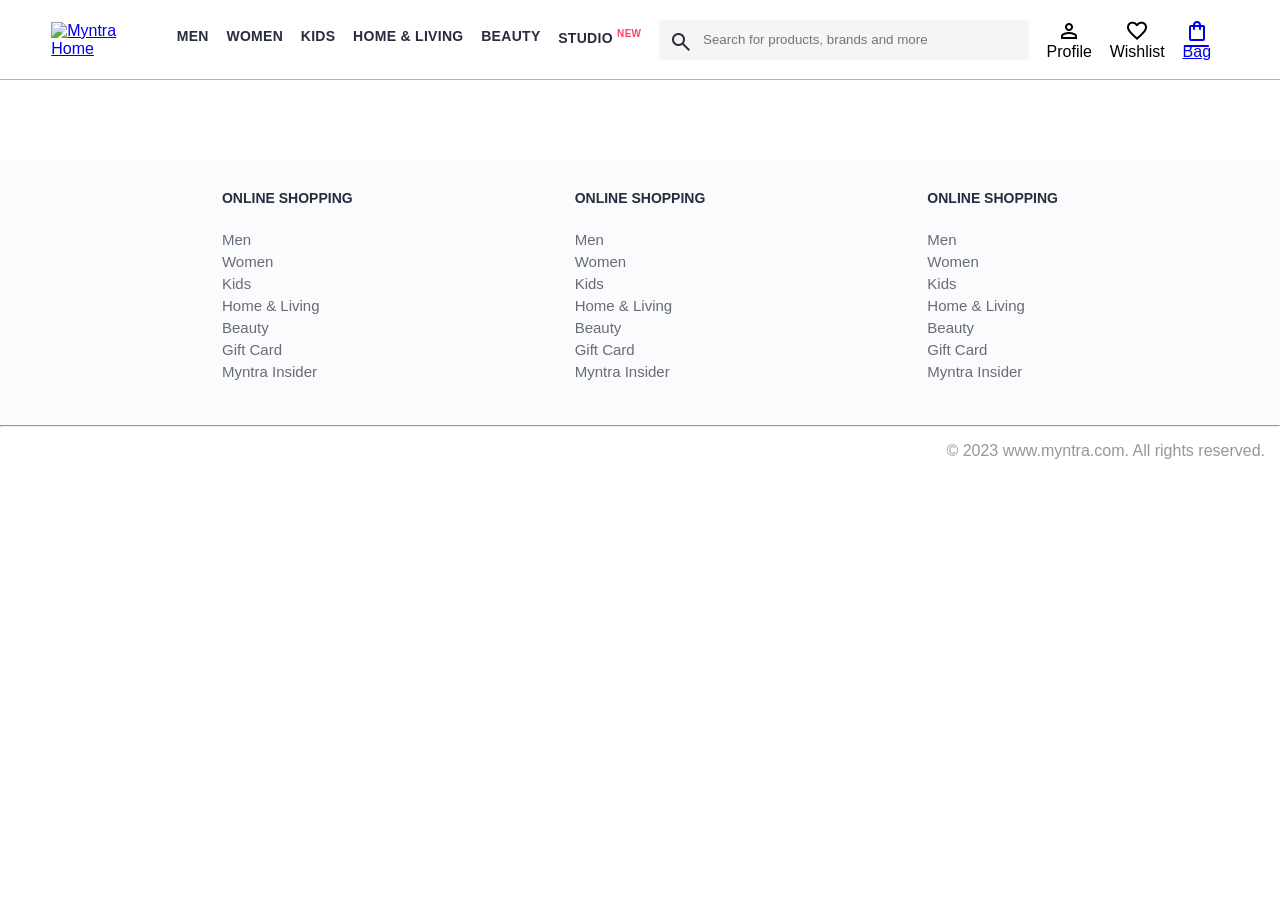
==== index.html @ d74c45fc "home page" ====
<!DOCTYPE html>
<html lang="en">
<head>
    <title>Myntra Functional Clone</title>
    <link rel="stylesheet" href="css/index.css">
    <link rel="stylesheet" href="https://fonts.googleapis.com/css2?family=Material+Symbols+Outlined:opsz,wght,FILL,GRAD@20..48,100..700,0..1,-50..200" />
</head>
<body>
    <header>
        <div class="logo_container">
            <a href="#"><img class="myntra_home" src="images/myntra_logo.webp" alt="Myntra Home"></a>
        </div>
        <nav class="nav_bar">
            <a href="#">Men</a>
            <a href="#">Women</a>
            <a href="#">Kids</a>
            <a href="#">Home & Living</a>
            <a href="#">Beauty</a>
            <a href="#">Studio <sup>New</sup></a>
        </nav>
        <div class="search_bar">
            <span class="material-symbols-outlined search_icon">search</span>
            <input class="search_input" placeholder="Search for products, brands and more">
        </div>
        <div class="action_bar">
            <div class="action_container">
                <span class="material-symbols-outlined action_icon">person</span>
                <span class="action_name">Profile</span>
            </div>

            <div class="action_container">
                <span class="material-symbols-outlined action_icon">favorite</span>
                <span class="action_name">Wishlist</span>
            </div>

            <a class="action_container" href="pages/bag.html">
                <span class="material-symbols-outlined action_icon">shopping_bag</span>
                <span class="action_name">Bag</span>
            </a>
        </div>
    </header>
    <main>
        <div class="items-container">
        </div>

    </main>
    <footer>
        <div class="footer_container">
            <div class="footer_column">
                <h3>ONLINE SHOPPING</h3>

                <a href="#">Men</a>
                <a href="#">Women</a>
                <a href="#">Kids</a>
                <a href="#">Home & Living</a>
                <a href="#">Beauty</a>
                <a href="#">Gift Card</a>
                <a href="#">Myntra Insider</a>
            </div>

            <div class="footer_column">
                <h3>ONLINE SHOPPING</h3>

                <a href="#">Men</a>
                <a href="#">Women</a>
                <a href="#">Kids</a>
                <a href="#">Home & Living</a>
                <a href="#">Beauty</a>
                <a href="#">Gift Card</a>
                <a href="#">Myntra Insider</a>
            </div>

            <div class="footer_column">
                <h3>ONLINE SHOPPING</h3>

                <a href="#">Men</a>
                <a href="#">Women</a>
                <a href="#">Kids</a>
                <a href="#">Home & Living</a>
                <a href="#">Beauty</a>
                <a href="#">Gift Card</a>
                <a href="#">Myntra Insider</a>
            </div>
        </div>
        <hr>

        <div class="copyright">
            © 2023 www.myntra.com. All rights reserved.
        </div>
    </footer>
    <script src="data/items.js"></script>
    <script src="script.js"></script>
</body>
</html>
---- css/index.css ----
/***************** Item Page CSS **************************/
/*.action_container {
    text-decoration: none;
}
a.action_container:link {
    color:black;
}
.item-details {
    cursor: pointer;
    width: 250px;
    margin: 10px;
}
.stars {
    font-size: 12px;
    font-weight: 700;
    text-align: left;
}
.company {
    font-size: 18px;
    font-weight: 700;
    line-height: 1;
    color: #282c3f;
    margin-bottom: 6px;
    overflow: hidden;
    text-overflow: ellipsis;
    white-space: nowrap;
    margin-top: 20px;
}
.item-name {
    color: #535766;
    font-size: 16px;
    line-height: 1;
    margin-bottom: 0;
    margin-top: 0;
    overflow: hidden;
    text-overflow: ellipsis;
    white-space: nowrap;
    font-weight: 400;
    display: block;
}
.price-container {
    margin-top: 10px;
}
.current-price {
    font-size: 14px;
    font-weight: 700;
    color: #282c3f;
}
.original-price {
    text-decoration: line-through;
    color: #7e818c;
    font-weight: 400;
    margin-left: 5px;
    font-size: 12px;
}
.discount-percentage {
    color: #ff905a;
    font-weight: 400;
    font-size: 12px;
    margin-left: 5px;
}
.btn-bag {
    background-color: lightgreen;
    border: none;
    padding: 5px 15px;
    border-radius: 10px;
    width: 100%;
    margin-top: 7px;
    font-size: 20px;
    cursor: pointer;
}
.bag-items {
    background-color: #f16565;
    white-space: nowrap;
    text-align: center;
    line-height: 18px;
    padding: 0 6px;
    height: 18px;
    position: relative;
    border-radius: 50%;
    font-size: 12px;
    color: #fff;
    left: 13px;
    top: -44px;
    font-weight: 700;
    cursor: pointer;
}*/

* {
    margin: 0;
    padding: 0;
    font-family: Assistant, -apple-system, BlinkMacSystemFont, Segoe UI, Roboto, Helvetica, Arial, sans-serif;
    box-sizing: border-box;
}

header {
    display: flex;
    background-color: #ffffff;
    height: 80px;
    justify-content: space-between;
    align-items: center;
    border-bottom: 1px solid #b6b1b1;
}

.myntra_home {
    height: 45px;
}

.logo_container {
    margin-left: 4%;
}

.action_bar {
    margin-right: 4%;
}

.nav_bar {
    display: flex;
    min-width: 500px;
    justify-content: space-evenly;
}

.nav_bar a {
    font-size: 14px;
    letter-spacing: .3px;
    color: #282c3f;
    font-weight: 700;
    text-transform: uppercase;
    text-decoration: none;
    padding: 28px 0;
    border-bottom: 5px solid #ffffff;
}

.nav_bar a:hover {
    border-bottom: 4px solid #f54e77;
}

.nav_bar a sup {
    color: #ff3f6c;
    font-size: 10px;
}

.search_bar {
    height: 40px;
    min-width: 200px;
    width: 30%;
    display: flex;
    align-items: center;
}

.search_icon {
    box-sizing: content-box;
    height: 20px;
    padding: 10px;

    background-color: #f5f5f6;
    color: #282c3f;
    font-weight: 300;
    border-radius: 4px 0 0 4px;
}

.search_input {
    color: #696e79;
    background-color: #f5f5f6;
    flex-grow: 1;
    height: 40px;
    border: 0;
    border-radius: 0 4px 4px 0;
}

.action_bar {
    display: flex;
    min-width: 200px;
    justify-content: space-evenly;
}

.action_container {
    display: flex;
    flex-direction: column;
    align-items: center;
}

/* Main section */
.banner_container {
    margin: 40px 0;
}

.banner_image {
    width: 100%;
}

.category_heading {
    text-transform: uppercase;
    color: #3e4152;
    letter-spacing: .15em;
    font-size: 1.8em;
    margin: 50px 0 10px 30px;
    max-height: 5em;
    font-weight: 700;
}

.category-items, .items-container {
    width: 80%;
    margin: 50px 10%;
    display: flex;
    flex-wrap: wrap;
    justify-content: space-evenly;
}

.sale_item {
    width: 250px;
}

.footer_container {
    padding: 30px 0px 40px 0px;
    background: #FAFBFC;
    display: flex;
    justify-content: space-evenly;
}

.footer_column {
    display: flex;
    flex-direction: column;
}

.footer_column h3 {
    color: #282c3f;
    font-size: 14px;
    margin-bottom: 25px;
}

.footer_column a {
    color: #696b79;
    font-size: 15px;
    text-decoration: none;
    padding-bottom: 5px;
}

.copyright {
    color: #94969f;
    text-align: end;
    padding: 15px;
}

.items-container {
    width: 80%;
    margin: 40px 10%;
}

.item-container {
    margin:10px;
    width: 250px;
}

.item-img {
    width: 100%;
}

.rating {
    font-size: 12px;
    font-weight: 700;
}

.company-name {
    margin-top: 4px;
    font-size: 16px;
    font-weight: 700;
    line-height: 1;
    color: #282c3f;
}

.item-name {
    color: #535766;
    font-size: 14px;
    line-height: 1;
    margin-bottom: 0;
    margin-top: 4px;
    font-weight: 400;
    display: block;
}

.price {
    margin-top:8px;
    font-size: 14px;
    line-height: 15px;
    color: #282c3f;
    white-space: nowrap;
}

.current-price {
    font-size: 14px;
    font-weight: 700;
    color: #282c3f;
}

.original-price {
    text-decoration: line-through;
    color: #7e818c;
    font-weight: 400;
    margin-left: 5px;
    font-size: 12px;
}

.discount {
    color: #ff905a;
    font-weight: 400;
    font-size: 12px;
    margin-left: 5px;
}

.btn-add-bag {
    margin-top:8px;
    width:100%;
    font-size: 18px;
    background-color: #f54e77;
    color:#FAFBFC;
    border:none;
    padding:5px 15px;
    border-radius: 20px;
    cursor: pointer;
}
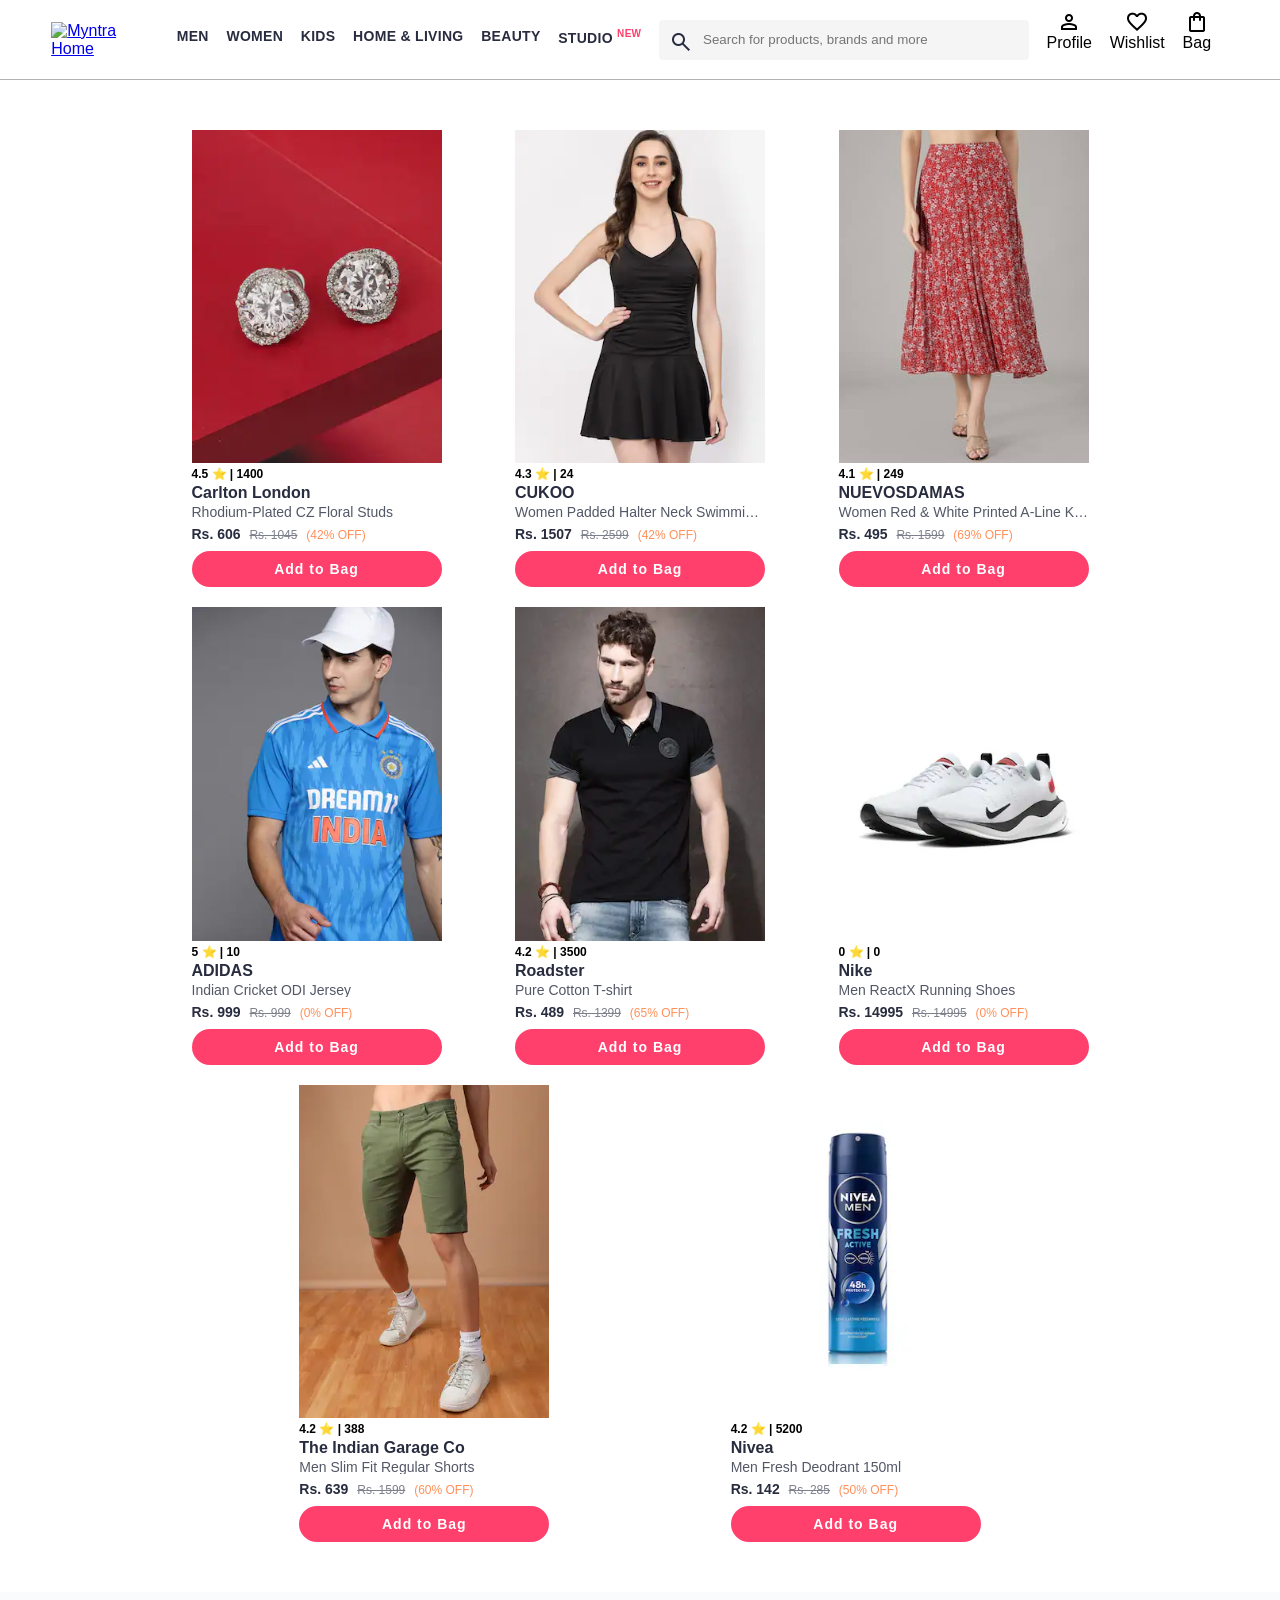
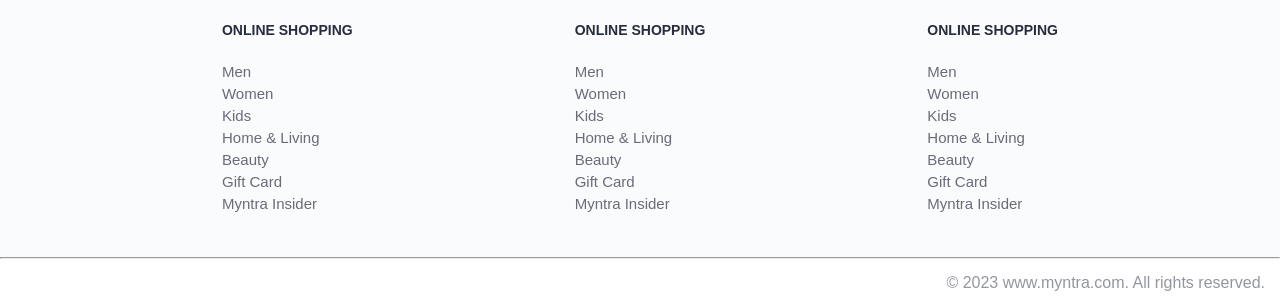
==== commit 1209f6a4: "bag page" ====
--- a/index.html
+++ b/index.html
@@ -36,6 +36,7 @@
             <a class="action_container" href="pages/bag.html">
                 <span class="material-symbols-outlined action_icon">shopping_bag</span>
                 <span class="action_name">Bag</span>
+                <span class="bag-item-count">0</span>
             </a>
         </div>
     </header>
--- a/css/index.css
+++ b/css/index.css
@@ -1,5 +1,5 @@
 /***************** Item Page CSS **************************/
-/*.action_container {
+.action_container {
     text-decoration: none;
 }
 a.action_container:link {
@@ -69,7 +69,7 @@
     font-size: 20px;
     cursor: pointer;
 }
-.bag-items {
+.bag-item-count {
     background-color: #f16565;
     white-space: nowrap;
     text-align: center;
@@ -84,7 +84,7 @@
     top: -44px;
     font-weight: 700;
     cursor: pointer;
-}*/
+} 
 
 * {
     margin: 0;
@@ -310,12 +310,14 @@
 
 .btn-add-bag {
     margin-top:8px;
-    width:100%;
-    font-size: 18px;
-    background-color: #f54e77;
-    color:#FAFBFC;
-    border:none;
-    padding:5px 15px;
+    width: 100%;
+    letter-spacing: 1px;
+    font-size: 14px;
+    font-weight: 600;
     border-radius: 20px;
+    border-width: 0px;
+    padding: 10px 16px;
+    background-color: rgb(255, 63, 108);
+    color: rgb(255, 255, 255);
     cursor: pointer;
-}+}
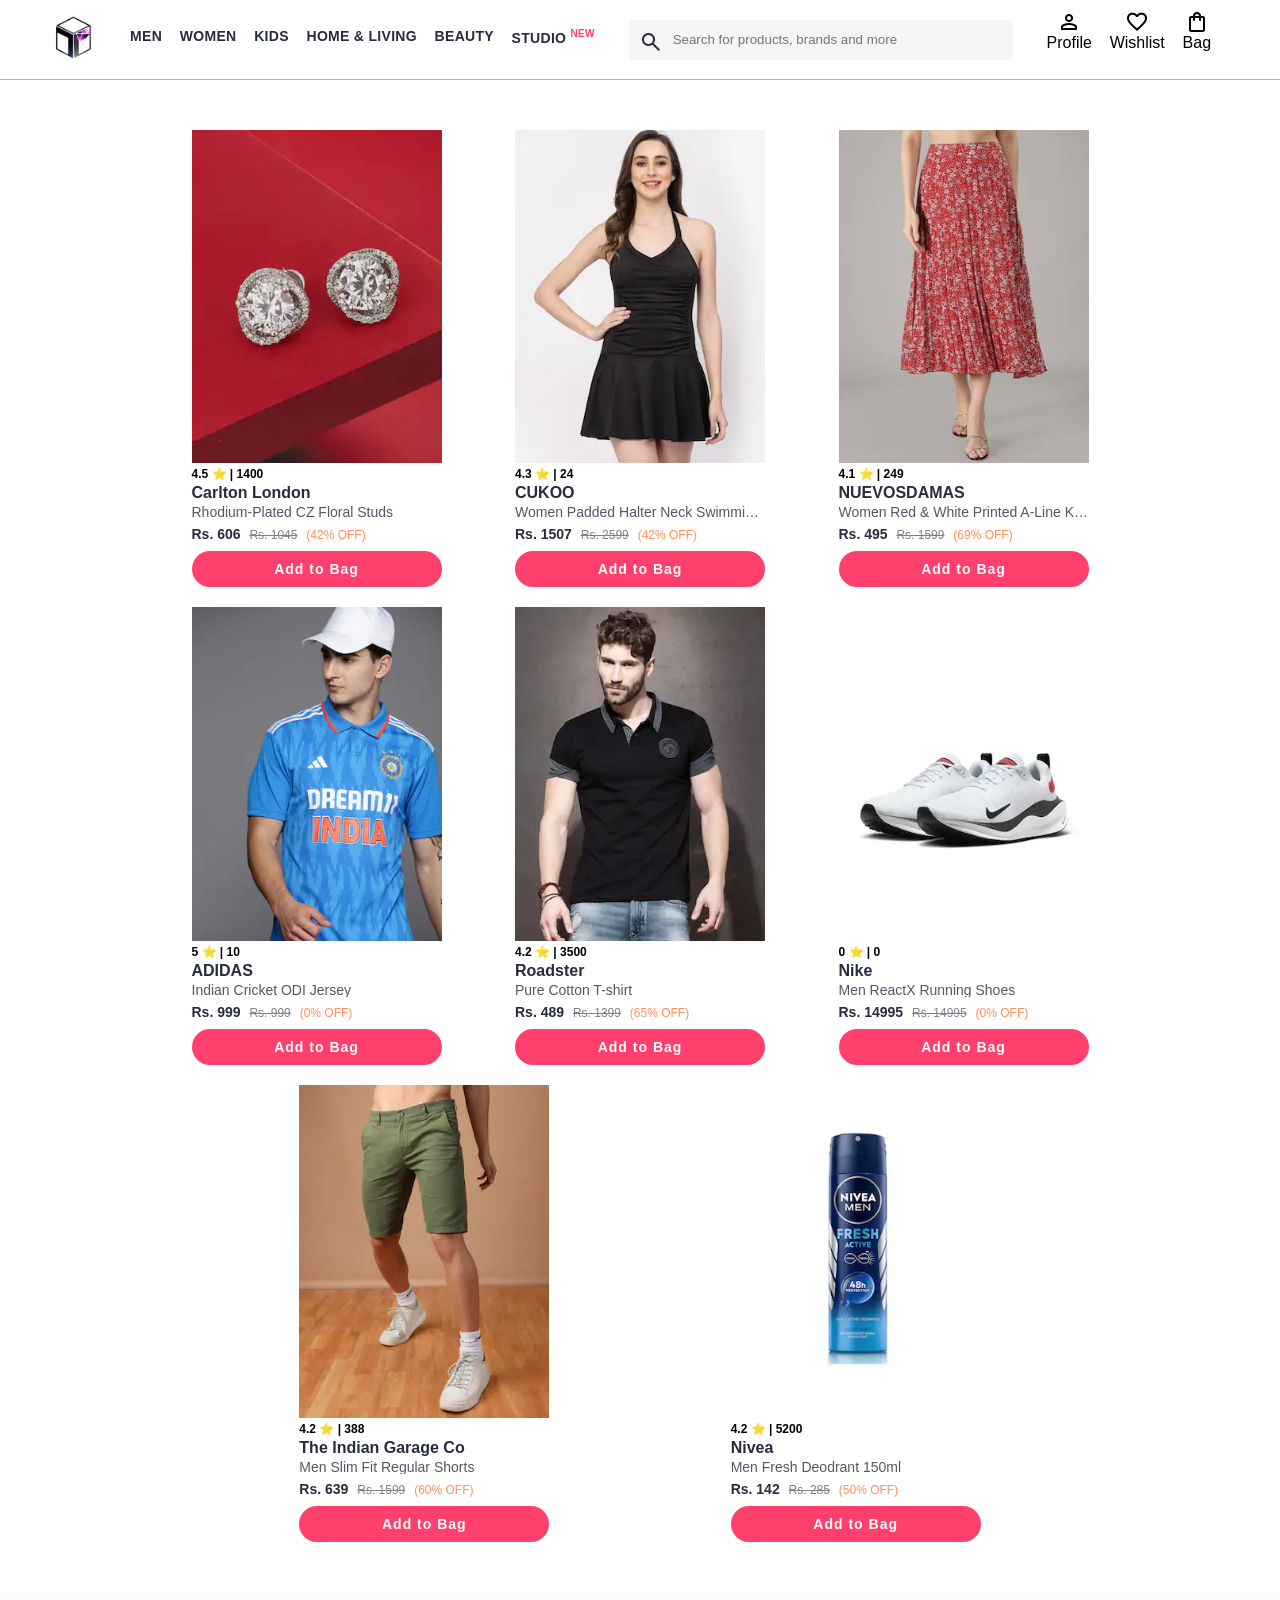
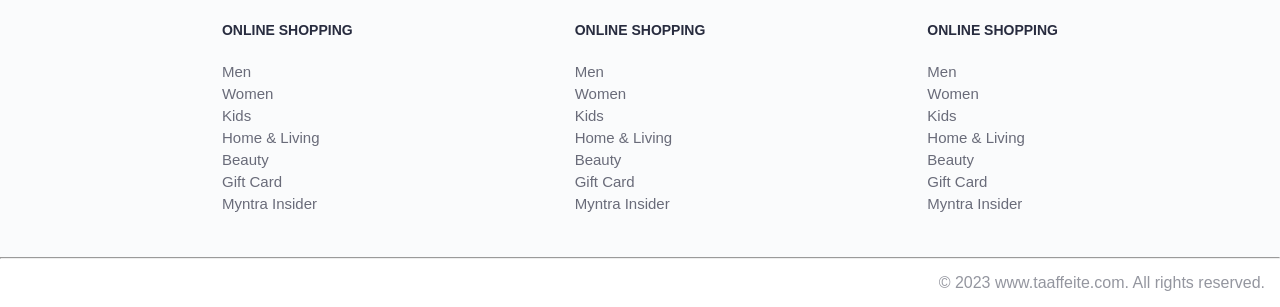
==== commit d8d67055: "Logochange" ====
--- a/index.html
+++ b/index.html
@@ -1,14 +1,14 @@
 <!DOCTYPE html>
 <html lang="en">
 <head>
-    <title>Myntra Functional Clone</title>
+    <title>Taaffeite</title>
     <link rel="stylesheet" href="css/index.css">
     <link rel="stylesheet" href="https://fonts.googleapis.com/css2?family=Material+Symbols+Outlined:opsz,wght,FILL,GRAD@20..48,100..700,0..1,-50..200" />
 </head>
 <body>
     <header>
         <div class="logo_container">
-            <a href="#"><img class="myntra_home" src="images/myntra_logo.webp" alt="Myntra Home"></a>
+            <a href="#"><img class="taaffeite_home" src="images/Taaffeite.png" alt="taaffeiteHome"></a>
         </div>
         <nav class="nav_bar">
             <a href="#">Men</a>
@@ -86,7 +86,7 @@
         <hr>
 
         <div class="copyright">
-            © 2023 www.myntra.com. All rights reserved.
+            © 2023 www.taaffeite.com. All rights reserved.
         </div>
     </footer>
     <script src="data/items.js"></script>
--- a/css/index.css
+++ b/css/index.css
@@ -102,7 +102,7 @@
     border-bottom: 1px solid #b6b1b1;
 }
 
-.myntra_home {
+.taaffeite_home {
     height: 45px;
 }
 
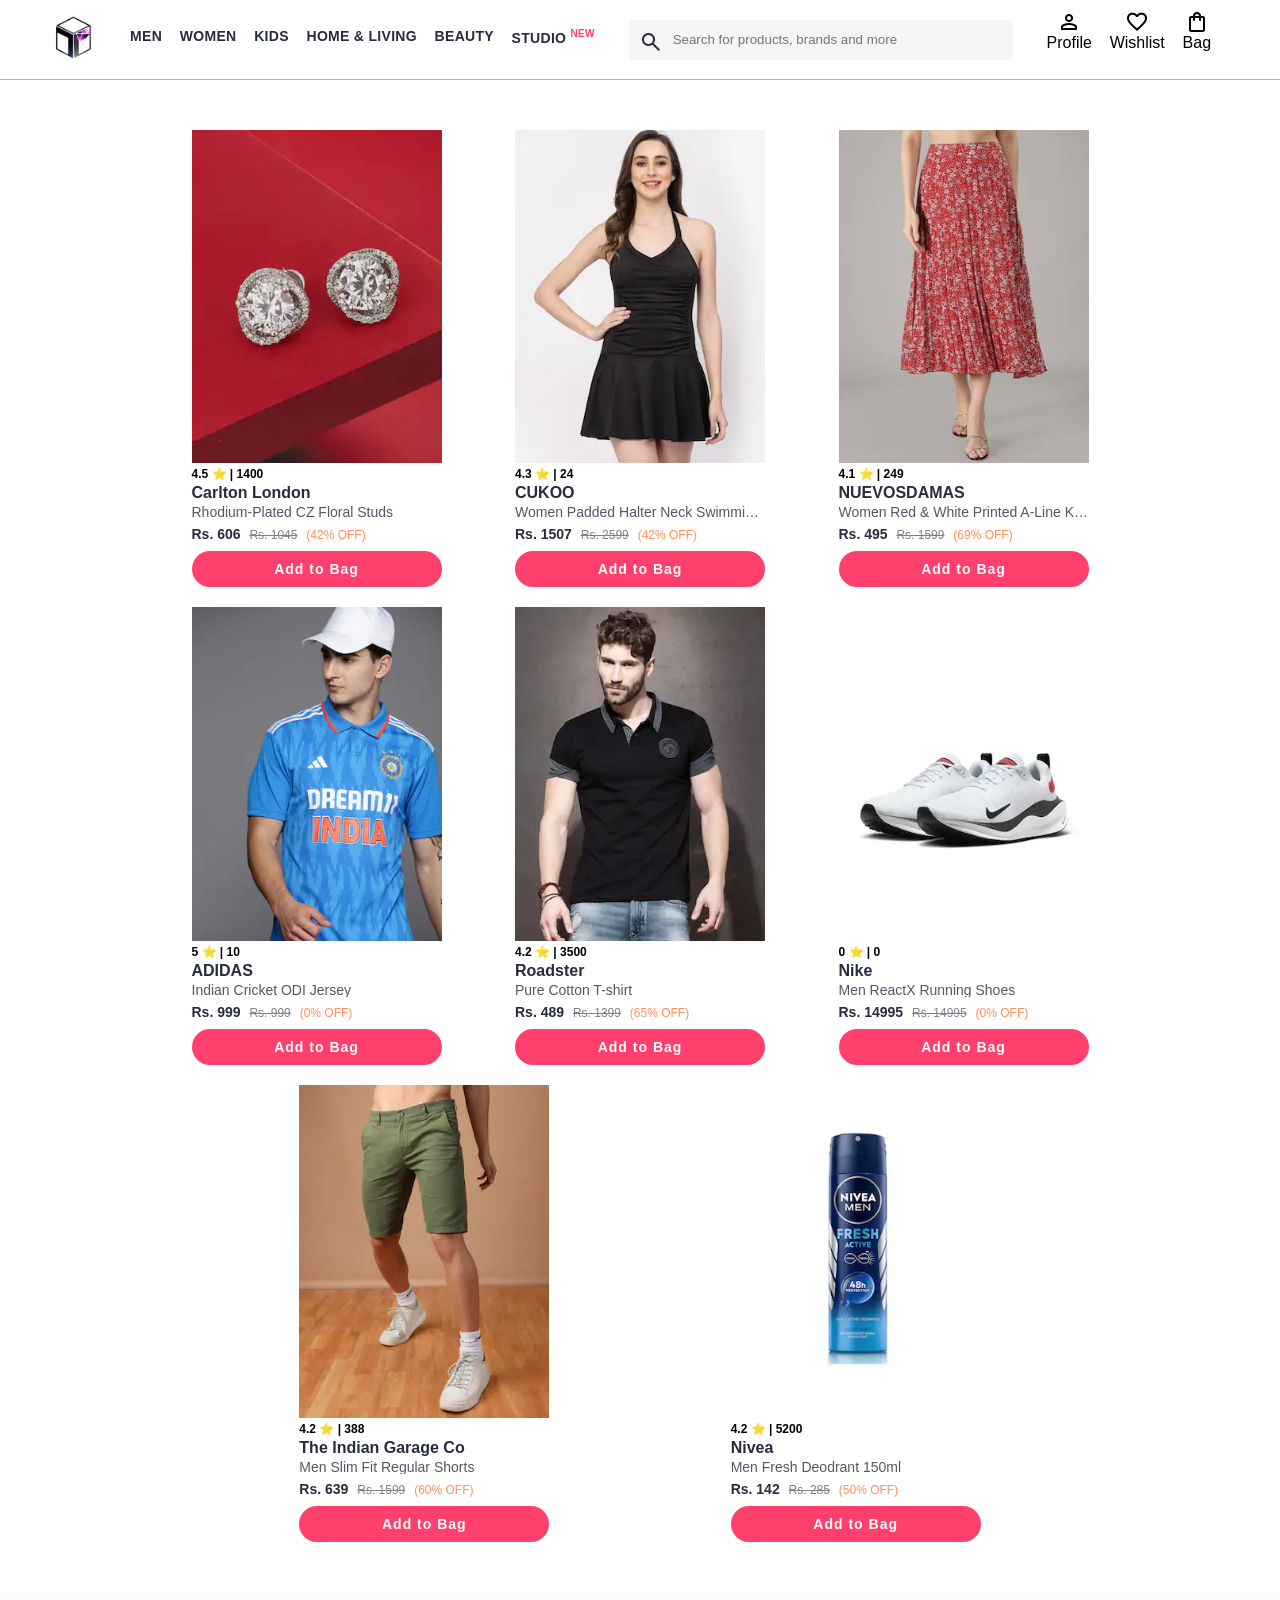
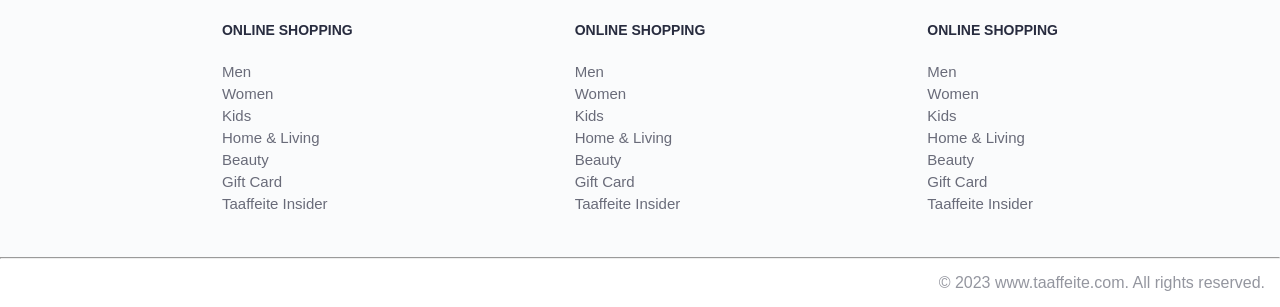
==== commit ba29b097: "Footer changes" ====
--- a/index.html
+++ b/index.html
@@ -56,7 +56,7 @@
                 <a href="#">Home & Living</a>
                 <a href="#">Beauty</a>
                 <a href="#">Gift Card</a>
-                <a href="#">Myntra Insider</a>
+                <a href="#">Taaffeite Insider</a>
             </div>
 
             <div class="footer_column">
@@ -68,7 +68,7 @@
                 <a href="#">Home & Living</a>
                 <a href="#">Beauty</a>
                 <a href="#">Gift Card</a>
-                <a href="#">Myntra Insider</a>
+                <a href="#">Taaffeite Insider</a>
             </div>
 
             <div class="footer_column">
@@ -80,7 +80,7 @@
                 <a href="#">Home & Living</a>
                 <a href="#">Beauty</a>
                 <a href="#">Gift Card</a>
-                <a href="#">Myntra Insider</a>
+                <a href="#">Taaffeite Insider</a>
             </div>
         </div>
         <hr>
